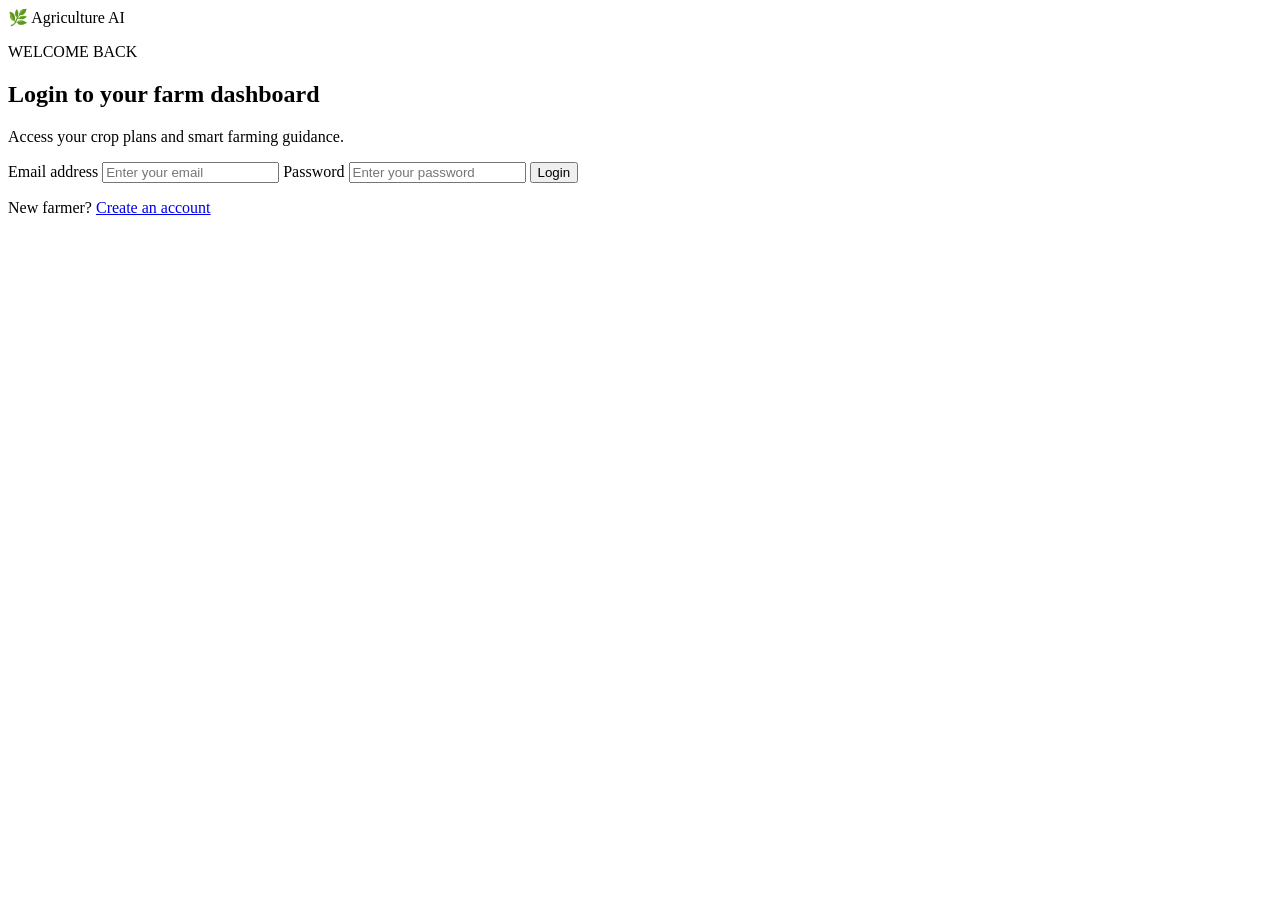
==== client/login.html @ 5cb0491d "Add user login and registration system" ====
<!DOCTYPE html>
<html lang="en">
<head>
  <meta charset="UTF-8" />
  <meta name="viewport" content="width=device-width, initial-scale=1.0" />
  <title>Login | Agriculture AI</title>
  <link rel="stylesheet" href="css/auth.css" />
</head>
<body>
  <main class="auth-page">
    <section class="auth-card">
      <div class="brand">🌿 <span>Agriculture AI</span></div>

      <p class="eyebrow">WELCOME BACK</p>
      <h1>Login to your farm dashboard</h1>
      <p class="subtitle">Access your crop plans and smart farming guidance.</p>

      <form id="loginForm">
        <label for="email">Email address</label>
        <input id="email" type="email" placeholder="Enter your email" required />

        <label for="password">Password</label>
        <input id="password" type="password" placeholder="Enter your password" required />

        <button id="loginButton" type="submit">Login</button>
        <p id="formMessage" class="form-message"></p>
      </form>

      <p class="switch-text">
        New farmer? <a href="register.html">Create an account</a>
      </p>
    </section>
  </main>

  <script src="js/auth.js"></script>
</body>
</html>
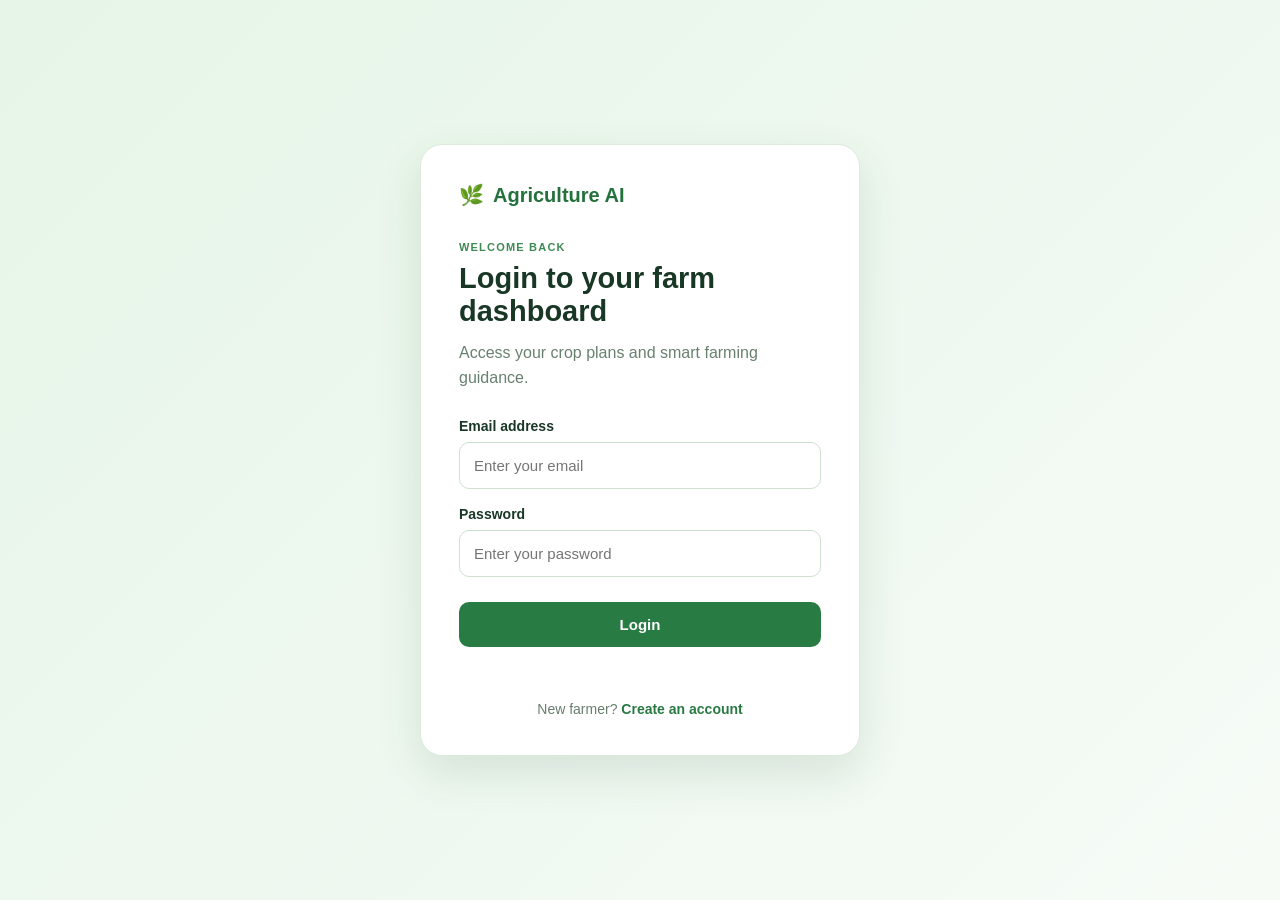
==== commit 3f57e091: "Add Market Prices page and frontend setup" ====
--- a/client/login.html
+++ b/client/login.html
@@ -33,5 +33,6 @@
   </main>
 
   <script src="js/auth.js"></script>
+  <script src="/js/app-controls.js"></script>
 </body>
 </html>
--- a/client/css/auth.css
+++ b/client/css/auth.css
@@ -0,0 +1,121 @@
+* {
+  box-sizing: border-box;
+  margin: 0;
+  padding: 0;
+  font-family: Arial, sans-serif;
+}
+
+body {
+  background: linear-gradient(135deg, #e6f5e8, #f6fbf6);
+  color: #183725;
+}
+
+.auth-page {
+  min-height: 100vh;
+  display: grid;
+  place-items: center;
+  padding: 24px;
+}
+
+.auth-card {
+  width: min(100%, 440px);
+  padding: 38px;
+  border: 1px solid #dceadc;
+  border-radius: 22px;
+  background: white;
+  box-shadow: 0 18px 45px rgba(22, 77, 39, 0.12);
+}
+
+.brand {
+  display: flex;
+  align-items: center;
+  gap: 9px;
+  margin-bottom: 34px;
+  color: #25713d;
+  font-size: 20px;
+  font-weight: 800;
+}
+
+.eyebrow {
+  color: #3f8a54;
+  font-size: 11px;
+  font-weight: 800;
+  letter-spacing: 1.2px;
+  margin-bottom: 9px;
+}
+
+h1 {
+  font-size: 29px;
+  line-height: 1.15;
+  margin-bottom: 11px;
+}
+
+.subtitle {
+  color: #68806e;
+  line-height: 1.6;
+  margin-bottom: 27px;
+}
+
+label {
+  display: block;
+  margin: 17px 0 8px;
+  font-size: 14px;
+  font-weight: 700;
+}
+
+input {
+  width: 100%;
+  padding: 14px;
+  border: 1px solid #cfe0d1;
+  border-radius: 10px;
+  color: #183725;
+  font-size: 15px;
+  outline: none;
+}
+
+input:focus {
+  border-color: #3f9255;
+  box-shadow: 0 0 0 3px #e1f2e4;
+}
+
+button {
+  width: 100%;
+  margin-top: 25px;
+  padding: 14px;
+  border: 0;
+  border-radius: 10px;
+  background: #287b42;
+  color: white;
+  cursor: pointer;
+  font-size: 15px;
+  font-weight: 800;
+}
+
+button:hover {
+  background: #1e6534;
+}
+
+button:disabled {
+  cursor: wait;
+  opacity: 0.7;
+}
+
+.form-message {
+  min-height: 20px;
+  margin-top: 12px;
+  color: #ba4035;
+  font-size: 13px;
+}
+
+.switch-text {
+  margin-top: 22px;
+  color: #687e6e;
+  font-size: 14px;
+  text-align: center;
+}
+
+.switch-text a {
+  color: #287a42;
+  font-weight: 800;
+  text-decoration: none;
+}
